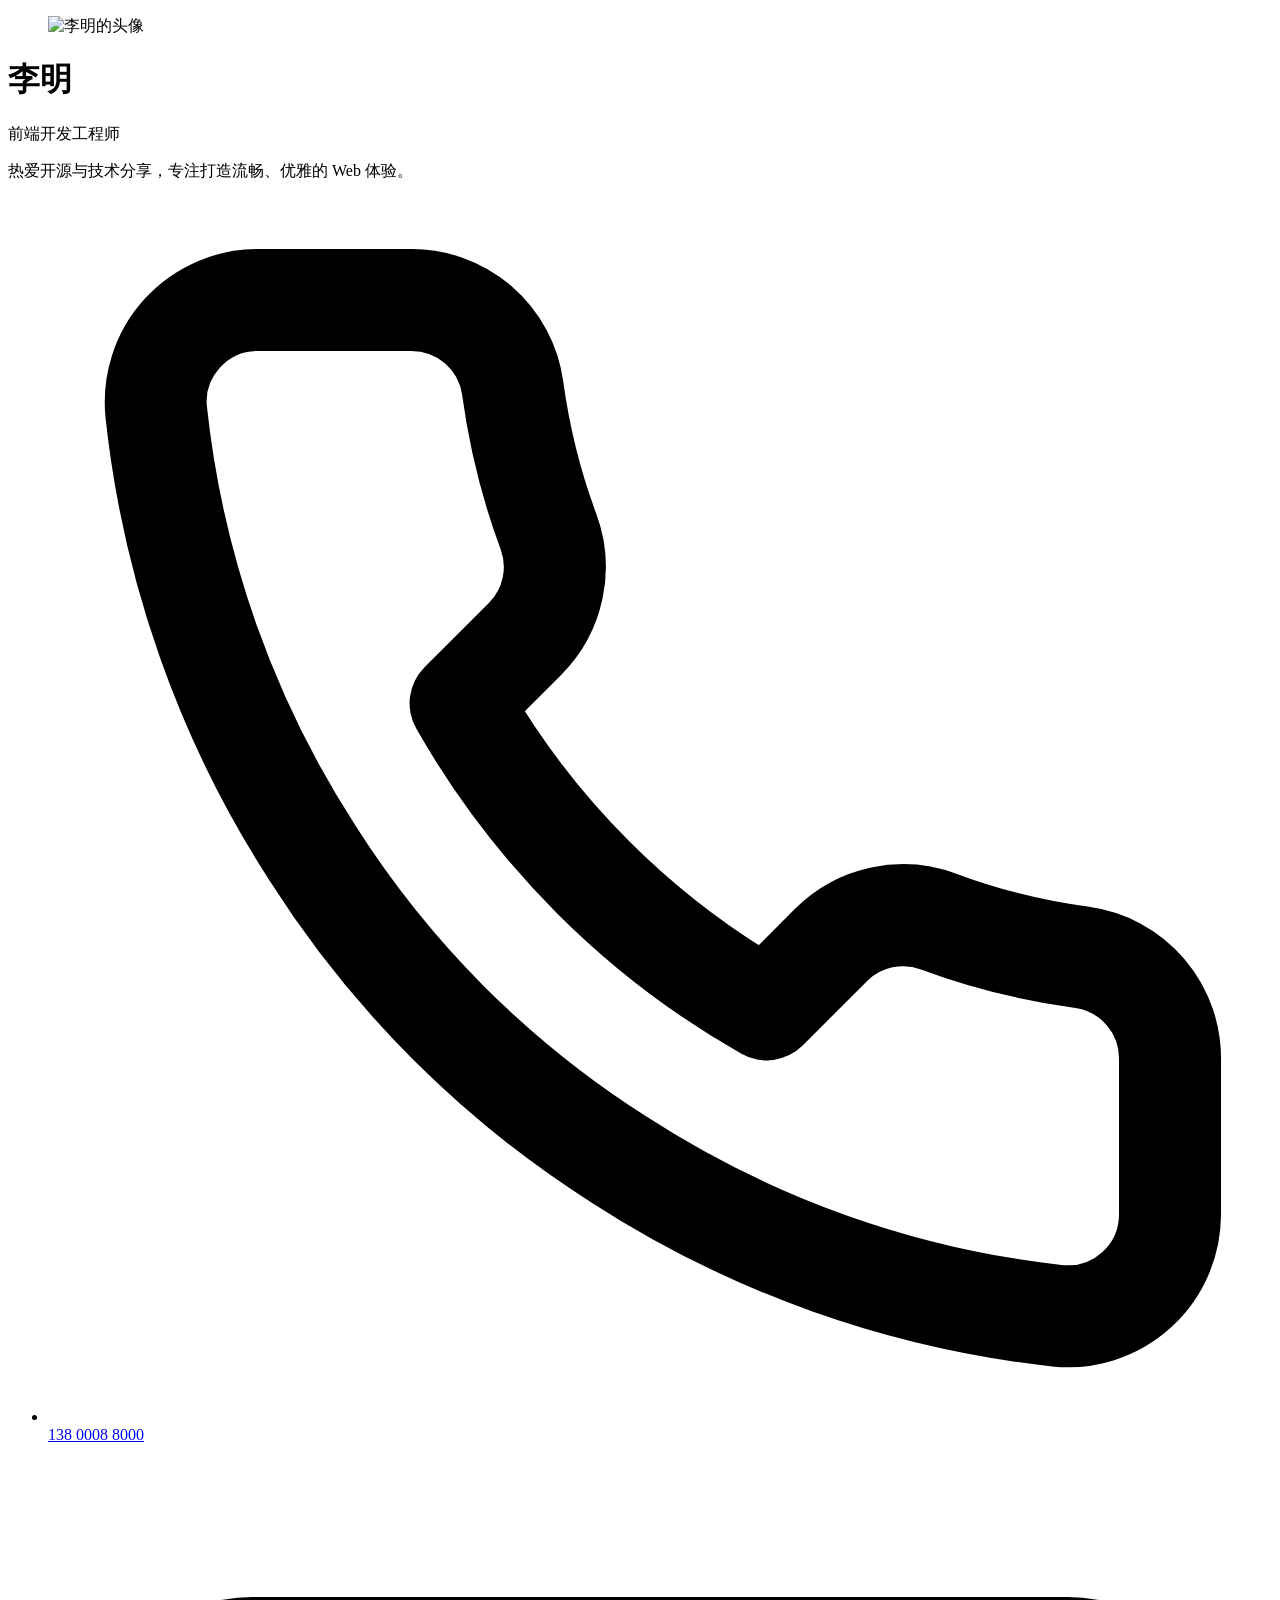
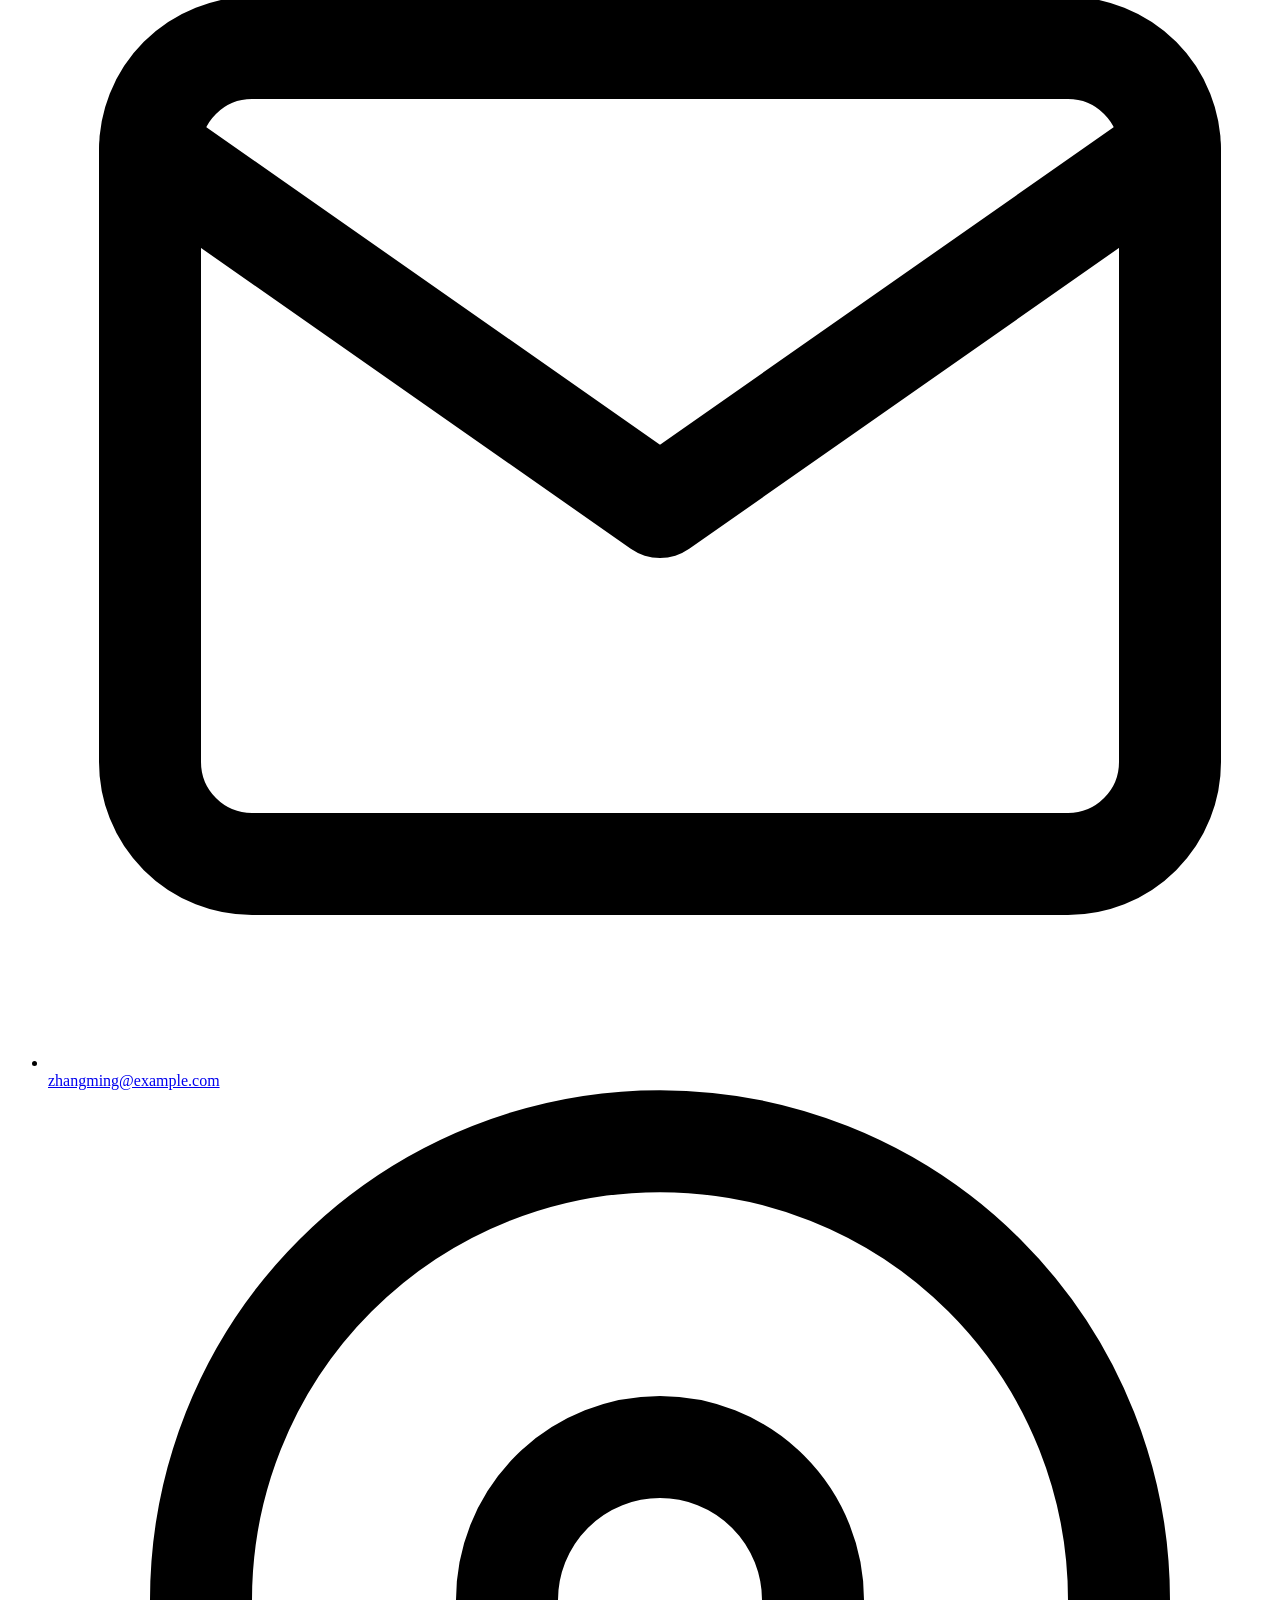
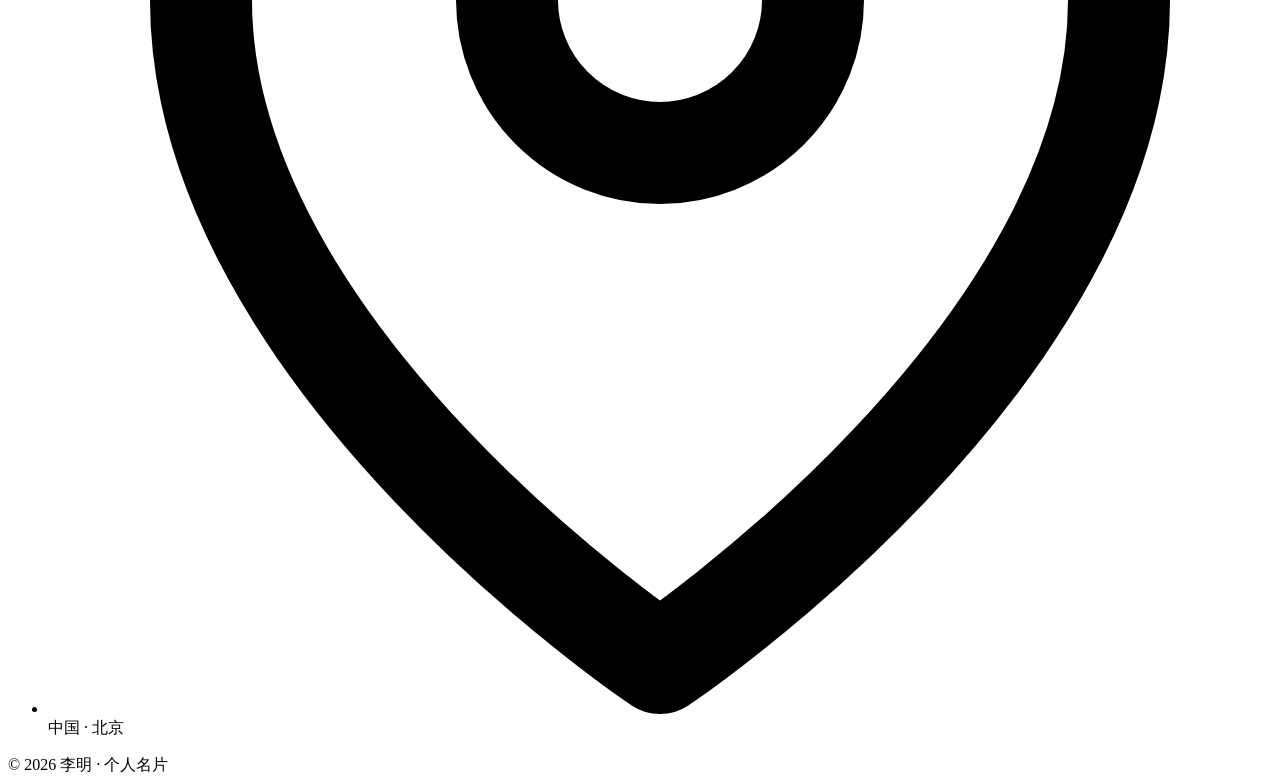
==== docs/index.html @ bd7640fa "修改目录结构" ====
<!DOCTYPE html>
<html lang="zh-CN">
<head>
  <!-- 字符编码：UTF-8，保证中文正常显示 -->
  <meta charset="UTF-8">
  <!-- 移动端适配：视口宽度＝设备宽度，初始缩放比例为 1 -->
  <meta name="viewport" content="width=device-width, initial-scale=1.0">
  <!-- 页面描述：便于搜索引擎收录 -->
  <meta name="description" content="李明 · 前端开发工程师 · 个人名片">
  <!-- 页面标题 -->
  <title>李明 · 个人名片</title>
  <!-- 引入外部 CSS 样式（结构层与样式层分离书写） -->
  <link rel="stylesheet" href="css/style.css">
</head>
<body>

  <!-- ==================== 主卡片容器 ==================== -->
  <!-- 居中的个人名片卡片，花色样式全部由 style.css 控制 -->
  <main class="card">

    <!-- 头像区：圆形头像（图片裁切成正圆由 CSS 实现） -->
    <figure class="avatar">
      <img src="assets/avatar.svg" alt="李明的头像">
    </figure>

    <!-- 身份信息区：姓名 + 职位 + 个人简介 -->
    <header class="profile">
      <h1 class="name">李明</h1>
      <!-- 职位以渐变胶囊徽章的形式呈现 -->
      <p class="title">前端开发工程师</p>
      <p class="bio">热爱开源与技术分享，专注打造流畅、优雅的 Web 体验。</p>
    </header>

    <!-- 分隔线：区分身份区与联系方式区 -->
    <div class="divider"></div>

    <!-- 联系方式列表 -->
    <ul class="contact">
      <!-- 电话：点击可唤起拨号 -->
      <li class="contact-item">
        <svg class="icon" viewBox="0 0 24 24" fill="none" stroke="currentColor"
             stroke-width="2" stroke-linecap="round" stroke-linejoin="round" aria-hidden="true">
          <path d="M22 16.92v3a2 2 0 0 1-2.18 2 19.79 19.79 0 0 1-8.63-3.07
                   19.5 19.5 0 0 1-6-6A19.79 19.79 0 0 1 2.12 4.18 2 2 0 0 1 4.11 2h3a2 2
                   0 0 1 2 1.72c.13.96.36 1.9.7 2.81a2 2 0 0 1-.45 2.11L8.09 9.91a16
                   16 0 0 0 6 6l1.27-1.27a2 2 0 0 1 2.11-.45c.91.34 1.85.57 2.81.7A2 2
                   0 0 1 22 16.92z"/>
        </svg>
        <a href="tel:13800138000">138 0008 8000</a>
      </li>
      <!-- 邮箱：点击可唤起邮件客户端 -->
      <li class="contact-item">
        <svg class="icon" viewBox="0 0 24 24" fill="none" stroke="currentColor"
             stroke-width="2" stroke-linecap="round" stroke-linejoin="round" aria-hidden="true">
          <path d="M4 4h16a2 2 0 0 1 2 2v12a2 2 0 0 1-2 2H4a2 2 0 0 1-2-2V6a2 2 0 0 1 2-2z"/>
          <path d="M22 6l-10 7L2 6"/>
        </svg>
        <a href="mailto:zhangming@example.com">zhangming@example.com</a>
      </li>
      <!-- 所在地：无跳转，仅作展示 -->
      <li class="contact-item">
        <svg class="icon" viewBox="0 0 24 24" fill="none" stroke="currentColor"
             stroke-width="2" stroke-linecap="round" stroke-linejoin="round" aria-hidden="true">
          <path d="M21 10c0 7-9 13-9 13s-9-6-9-13a9 9 0 0 1 18 0z"/>
          <circle cx="12" cy="10" r="3"/>
        </svg>
        <span>中国 · 北京</span>
      </li>
    </ul>

  </main>

  <!-- 页面底部版权信息 -->
  <footer class="footer">© 2026 李明 · 个人名片</footer>

</body>
</html>
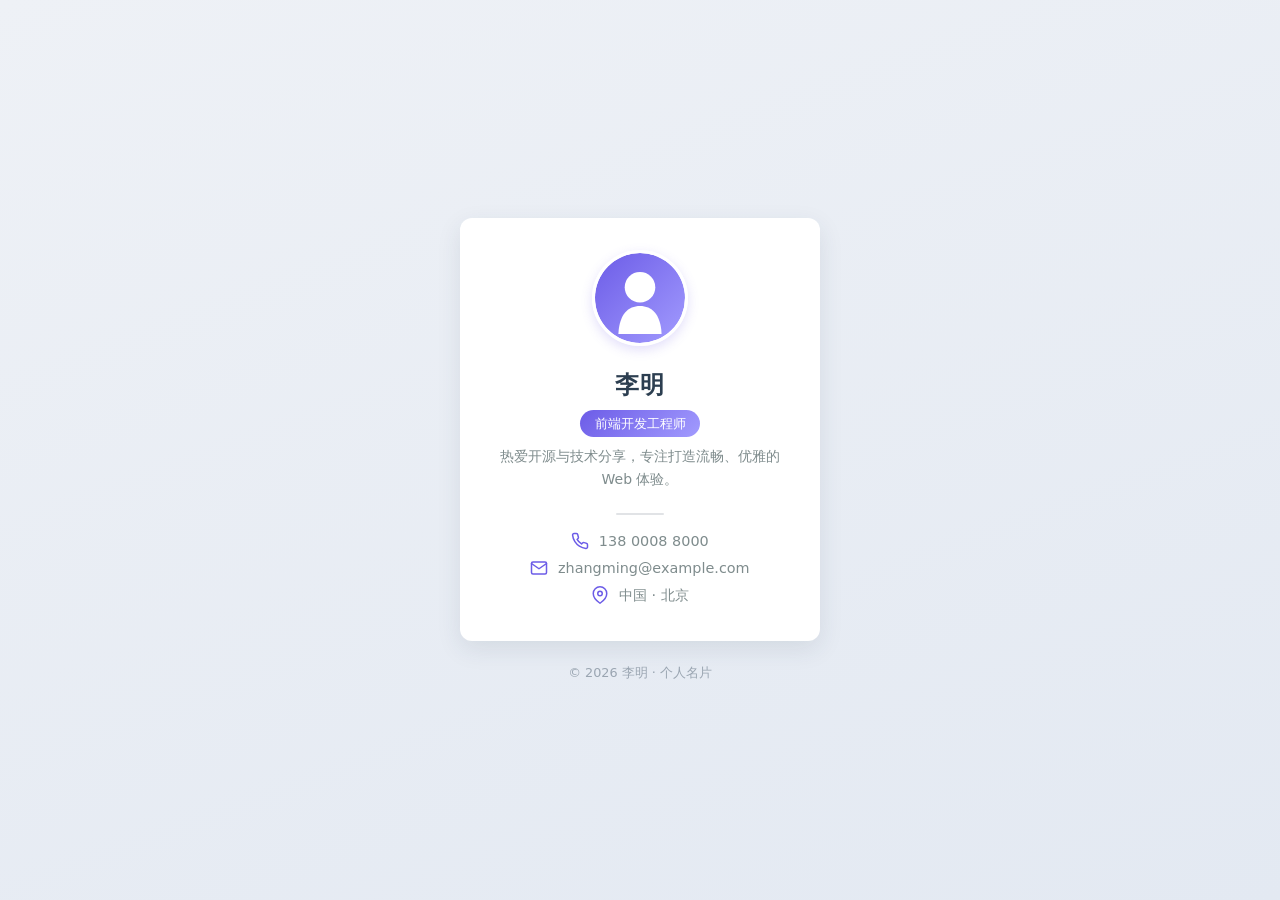
==== commit 4eb8d340: "修改" ====
--- a/docs/index.html
+++ b/docs/index.html
@@ -10,7 +10,7 @@
   <!-- 页面标题 -->
   <title>李明 · 个人名片</title>
   <!-- 引入外部 CSS 样式（结构层与样式层分离书写） -->
-  <link rel="stylesheet" href="css/style.css">
+  <link rel="stylesheet" href="style.css">
 </head>
 <body>
 
@@ -20,7 +20,7 @@
 
     <!-- 头像区：圆形头像（图片裁切成正圆由 CSS 实现） -->
     <figure class="avatar">
-      <img src="assets/avatar.svg" alt="李明的头像">
+      <img src="avatar.svg" alt="李明的头像">
     </figure>
 
     <!-- 身份信息区：姓名 + 职位 + 个人简介 -->
--- a/docs/style.css
+++ b/docs/style.css
@@ -0,0 +1,209 @@
+/* =====================================================================
+   个人名片样式表  style.css
+   项目：简约个人名片（居中卡片式）
+   说明：本文件仅负责“样式层”，与 index.html 的“结构层”分离书写；
+         页面所有外观（颜色、尺寸、动画）均由本表统一控制。
+   ===================================================================== */
+
+/* ---------------------------------------------------------------------
+   一、全局基础设置
+   --------------------------------------------------------------------- */
+
+/* 1. 通配重置：清除浏览器默认内外边距，并统一盒模型（border-box） */
+* {
+  margin: 0;
+  padding: 0;
+  box-sizing: border-box;
+}
+
+/* 2. 主题色变量：集中于 :root 统一管理，一处修改、全局生效 */
+:root {
+  --bg-start:       #eef1f6;   /* 页面背景渐变（起点）：浅灰蓝 */
+  --bg-end:         #e3e9f2;   /* 页面背景渐变（终点） */
+  --card-bg:        #ffffff;   /* 名片卡片背景色：纯白 */
+  --text-primary:   #2c3e50;   /* 主文字色（姓名） */
+  --text-secondary: #7f8c8d;   /* 次级文字色（简介 / 联系方式） */
+  --accent:         #6c5ce7;   /* 品牌强调色（与头像紫色渐变呼应） */
+  --radius-card:    12px;      /* 卡片圆角（需求：12px） */
+  --shadow-soft:    0 8px 24px rgba(44, 62, 80, 0.10);   /* 柔和阴影（需求） */
+  --shadow-hover:   0 18px 40px rgba(44, 62, 80, 0.18);  /* 悬停加深阴影 */
+}
+
+/* 3. 页面主体：浅色渐变背景 + 弹性盒（Flex）实现卡片水平 / 垂直双居中 */
+body {
+  display: flex;              /* 启用弹性盒布局 */
+  flex-direction: column;     /* 主轴方向：纵向，卡片在上、版权在下 */
+  align-items: center;        /* 交叉轴：水平居中 */
+  justify-content: center;    /* 主轴：垂直居中（配合 min-height 占满一屏） */
+  min-height: 100vh;          /* 高度至少占满视口，保证卡片始终居中 */
+  gap: 1.5rem;                /* 卡片与页脚之间的间距 */
+  padding: 2rem 1rem;         /* 上下留白，避免内容贴到屏幕边缘 */
+  background: linear-gradient(160deg, var(--bg-start), var(--bg-end));
+
+  /* 中文字体栈：优先微软雅黑，其次苹方与系统字体 */
+  font-family: "Microsoft YaHei", "PingFang SC", "Segoe UI",
+               system-ui, -apple-system, sans-serif;
+  color: var(--text-primary);
+}
+
+/* ---------------------------------------------------------------------
+   二、名片卡片主体
+   --------------------------------------------------------------------- */
+
+/* 卡片：固定上限宽度、12px 圆角、柔和阴影，并预留悬停上浮的过渡动画 */
+.card {
+  width: 100%;
+  max-width: 360px;               /* 卡片宽度上限，保持窄列简洁感 */
+  padding: 2rem 1.75rem 2.25rem;  /* 内边距：让内容与卡片边缘留出呼吸空间 */
+  background: var(--card-bg);
+  border-radius: var(--radius-card);  /* 12px 圆角（需求） */
+  box-shadow: var(--shadow-soft);     /* 柔和阴影（需求） */
+  text-align: center;                 /* 卡片内文字水平居中：简约卡片常用 */
+  overflow: hidden;                   /* 在圆角内裁掉溢出内容，保证圆角干净 */
+
+  /* 过渡动画：transform（位移）与 box-shadow（阴影）变化时 0.3s 平滑过渡 */
+  transition: transform 0.3s ease, box-shadow 0.3s ease;
+}
+
+/* 悬停交互：卡片轻微上浮 + 阴影加深（需求：上浮过渡动画） */
+.card:hover {
+  transform: translateY(-6px);   /* 沿 Y 轴向上移动 6px，产生“轻微抬起”的浮起感 */
+  box-shadow: var(--shadow-hover); /* 阴影同步加深，增强立体层次 */
+}
+
+/* ---------------------------------------------------------------------
+   三、圆形头像
+   --------------------------------------------------------------------- */
+
+.avatar {
+  margin: 0 0 1.25rem 0;   /* 底部留白，与下方姓名隔开 */
+}
+
+.avatar img {
+  width: 96px;
+  height: 96px;
+  object-fit: cover;       /* 图片按容器裁切，不会拉伸变形 */
+  border-radius: 50%;      /* 圆形头像（需求）：50% 圆角即正圆 */
+  border: 3px solid #fff;  /* 白色描边，让头像从卡片上“浮出” */
+  box-shadow: 0 4px 12px rgba(108, 92, 231, 0.20); /* 与强调色呼应的浅影 */
+}
+
+/* ---------------------------------------------------------------------
+   四、身份信息区（姓名 / 职位 / 简介）
+   --------------------------------------------------------------------- */
+
+.profile {
+  margin: 0;
+}
+
+/* 姓名：主文字色、稍大字号，并微调字距使简约风格更舒展 */
+.name {
+  font-size: 1.5rem;
+  font-weight: 700;
+  line-height: 1.25;
+  letter-spacing: 0.06em;
+}
+
+/* 职位：渐变胶囊徽章（999px 圆角即胶囊） */
+.title {
+  display: inline-block;
+  margin-top: 0.6rem;
+  padding: 0.3rem 0.9rem;
+  font-size: 0.82rem;
+  color: #ffffff;
+  border-radius: 999px;                   /* 胶囊状圆角 */
+  background: linear-gradient(135deg, #6c5ce7, #a29bfe); /* 与头像一致的渐变 */
+}
+
+/* 简介：次级文字色，行高放宽便于阅读 */
+.bio {
+  margin-top: 0.5rem;
+  font-size: 0.875rem;
+  line-height: 1.6;
+  color: var(--text-secondary);
+}
+
+/* ---------------------------------------------------------------------
+   五、分隔线：区分身份区与联系方式区
+   --------------------------------------------------------------------- */
+
+.divider {
+  width: 48px;            /* 短横线比整行更简约 */
+  height: 2px;
+  margin: 1.4rem auto 1.1rem; /* 上边距大、下边距小，视觉上“沉”向联系方式区 */
+  border-radius: 2px;
+  background: rgba(44, 62, 80, 0.14);
+}
+
+/* ---------------------------------------------------------------------
+   六、联系方式列表
+   --------------------------------------------------------------------- */
+
+.contact {
+  list-style: none;        /* 去掉列表默认圆点 */
+  margin: 0;
+  padding: 0;
+  display: flex;
+  flex-direction: column;  /* 三项纵向排列 */
+  align-items: center;     /* 整体水平居中 */
+  gap: 0.55rem;            /* 项与项之间的间距 */
+}
+
+/* 单项：图标与文字横向排列、垂直居中 */
+.contact-item {
+  display: flex;
+  align-items: center;
+  gap: 0.6rem;
+  font-size: 0.9rem;
+  color: var(--text-secondary);
+}
+
+/* 图标：统一 18px，颜色继承 currentColor（该值由 --accent 控制） */
+.icon {
+  width: 18px;
+  height: 18px;
+  flex-shrink: 0;
+  color: var(--accent);
+}
+
+/* 链接：默认次级色，悬停变为强调色并加下划线提示可点击 */
+.contact-item a {
+  color: var(--text-secondary);
+  text-decoration: none;
+  transition: color 0.2s ease;
+}
+
+.contact-item a:hover {
+  color: var(--accent);
+  text-decoration: underline;
+}
+
+/* ---------------------------------------------------------------------
+   七、页脚版权信息
+   --------------------------------------------------------------------- */
+
+.footer {
+  font-size: 0.8rem;
+  color: #9aa5b1;   /* 更浅的灰，不抢卡片视觉焦点 */
+}
+
+/* ---------------------------------------------------------------------
+   八、可访问性辅助
+   --------------------------------------------------------------------- */
+
+/* 键盘 Tab 聚焦时保留清晰的可见焦点 */
+a:focus-visible {
+  outline: 2px solid var(--accent);
+  outline-offset: 2px;
+}
+
+/* 尊重系统“减少动态效果”设置：关闭上浮动画，照顾前庭敏感用户 */
+@media (prefers-reduced-motion: reduce) {
+  .card {
+    transition: none;
+  }
+
+  .card:hover {
+    transform: none;
+  }
+}
